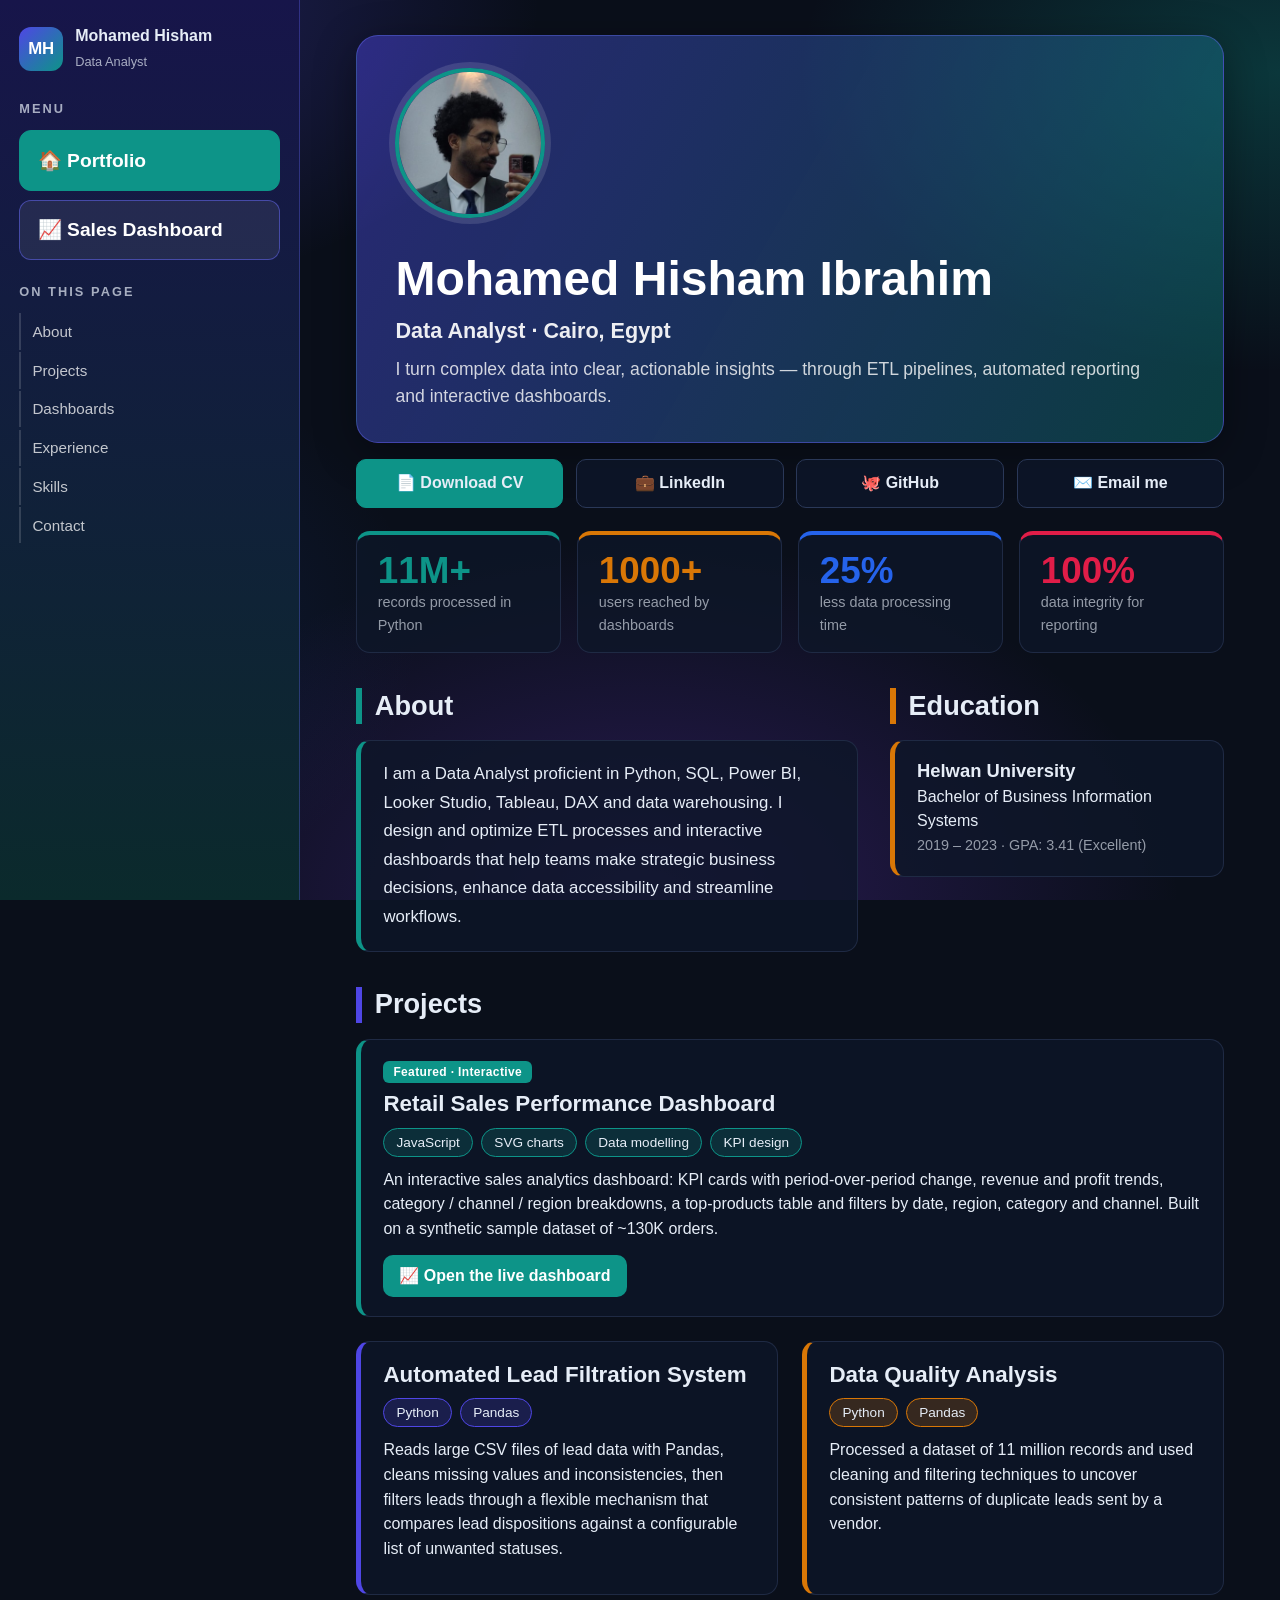
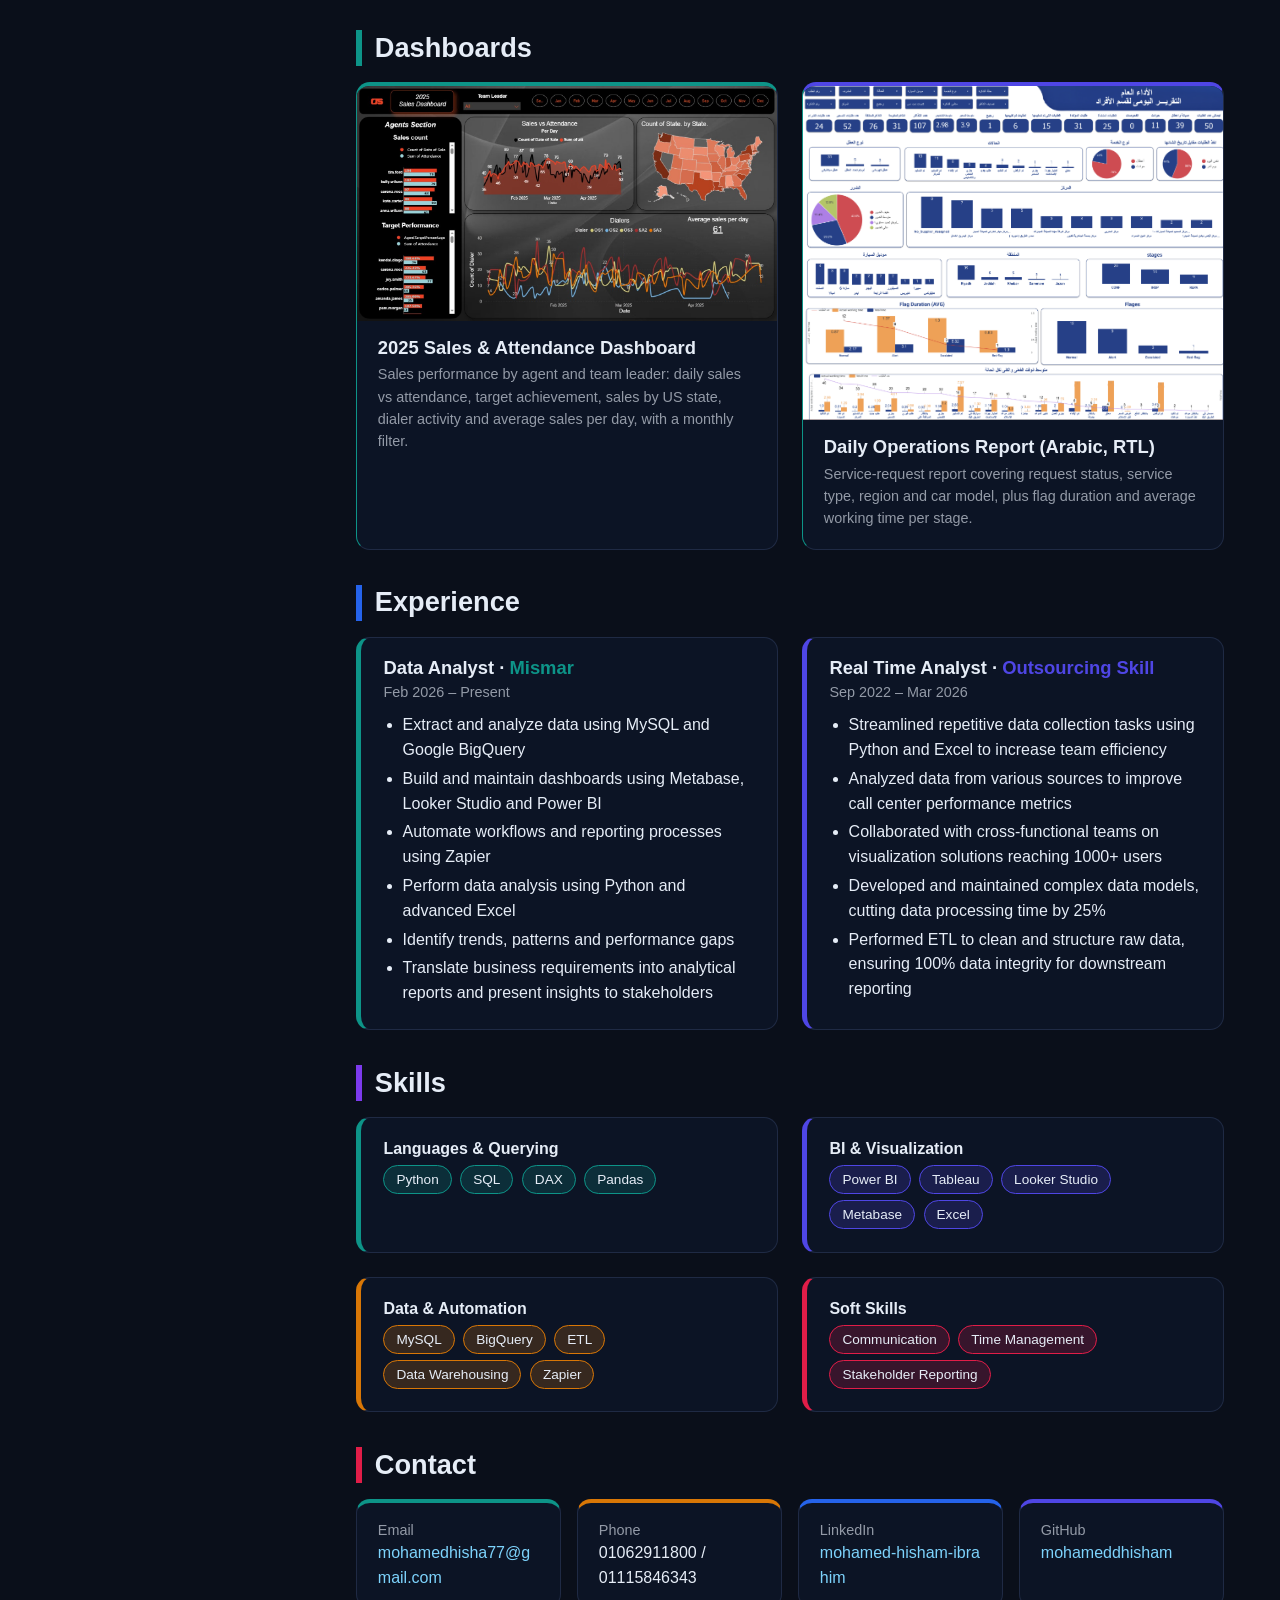
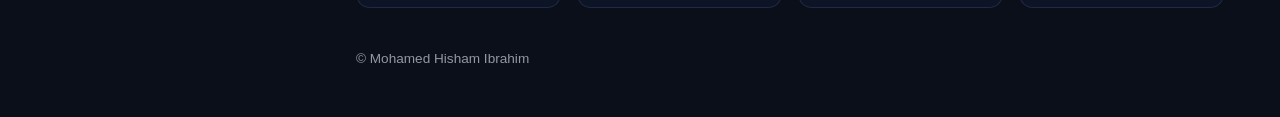
==== index.html @ 88f81df8 "Replace Streamlit app with static portfolio site for Vercel Plain HTML/CSS/JS (no build step): portf" ====
<!doctype html>
<html lang="en">
<head>
  <meta charset="utf-8">
  <meta name="viewport" content="width=device-width, initial-scale=1">
  <title>Mohamed Hisham Ibrahim | Data Analyst</title>
  <meta name="description" content="Data Analyst in Cairo — ETL pipelines, automated reporting and interactive dashboards with Python, SQL, Power BI, Looker Studio and Tableau.">
  <meta name="theme-color" content="#0a0f1a">
  <meta property="og:title" content="Mohamed Hisham Ibrahim | Data Analyst">
  <meta property="og:description" content="ETL pipelines, automated reporting and interactive dashboards.">
  <meta property="og:type" content="website">
  <link rel="icon" href="data:image/svg+xml,%3Csvg xmlns='http://www.w3.org/2000/svg' viewBox='0 0 100 100'%3E%3Ctext y='.9em' font-size='90'%3E%F0%9F%93%8A%3C/text%3E%3C/svg%3E">
  <link rel="stylesheet" href="css/style.css">
</head>
<body>
<button class="menu-btn" aria-label="Open menu">☰</button>
<div class="overlay"></div>

<div class="app">
  <!-- ======================= SIDEBAR ======================= -->
  <aside class="sidebar">
    <div class="brand">
      <div class="logo">MH</div>
      <div><b>Mohamed Hisham</b><span>Data Analyst</span></div>
    </div>
    <div class="side-title">Menu</div>
    <nav class="nav">
      <a href="index.html" class="active">🏠 Portfolio</a>
      <a href="dashboard.html">📈 Sales Dashboard</a>
    </nav>
    <nav class="subnav">
      <div class="side-title">On this page</div>
      <a href="#about">About</a>
      <a href="#projects">Projects</a>
      <a href="#dashboards" data-for="dashboards">Dashboards</a>
      <a href="#experience">Experience</a>
      <a href="#skills">Skills</a>
      <a href="#contact">Contact</a>
    </nav>
  </aside>

  <!-- ======================= MAIN ======================= -->
  <main class="main">

    <!-- Hero -->
    <section class="hero">
      <!-- Put your photo in assets/profile.jpg (or .png / .webp). It shows up automatically. -->
      <img class="avatar" data-img="profile" alt="Mohamed Hisham Ibrahim" hidden>
      <div>
        <h1>Mohamed Hisham Ibrahim</h1>
        <p class="subtitle">Data Analyst · Cairo, Egypt</p>
        <p class="tagline">I turn complex data into clear, actionable insights — through ETL pipelines, automated reporting and interactive dashboards.</p>
      </div>
    </section>

    <div class="btn-row">
      <a class="btn primary" href="https://drive.google.com/file/d/14k79JMHA4XWFN5u97Yr9T6HqbYIQ4tGv/view?usp=sharing" target="_blank" rel="noopener">📄 Download CV</a>
      <a class="btn" href="https://linkedin.com/in/mohamed-hisham-ibrahim" target="_blank" rel="noopener">💼 LinkedIn</a>
      <a class="btn" href="https://github.com/mohameddhisham" target="_blank" rel="noopener">🐙 GitHub</a>
      <a class="btn" href="mailto:mohamedhisha77@gmail.com">✉️ Email me</a>
    </div>

    <!-- Metrics -->
    <div class="grid g4" style="margin-top:1.4rem">
      <div class="panel" style="border-top-color:var(--teal)"><div class="metric-num" style="color:var(--teal)">11M+</div><div class="muted">records processed in Python</div></div>
      <div class="panel" style="border-top-color:var(--amber)"><div class="metric-num" style="color:var(--amber)">1000+</div><div class="muted">users reached by dashboards</div></div>
      <div class="panel" style="border-top-color:var(--blue)"><div class="metric-num" style="color:var(--blue)">25%</div><div class="muted">less data processing time</div></div>
      <div class="panel" style="border-top-color:var(--rose)"><div class="metric-num" style="color:var(--rose)">100%</div><div class="muted">data integrity for reporting</div></div>
    </div>

    <!-- About + Education -->
    <div class="grid g32" id="about" style="gap:2rem">
      <div>
        <h2 class="sec">About</h2>
        <div class="card" style="font-size:1.05rem;line-height:1.7">
          I am a Data Analyst proficient in Python, SQL, Power BI, Looker Studio, Tableau, DAX and data warehousing.
          I design and optimize ETL processes and interactive dashboards that help teams make strategic business
          decisions, enhance data accessibility and streamline workflows.
        </div>
      </div>
      <div>
        <h2 class="sec" style="border-left-color:var(--amber)">Education</h2>
        <div class="card" style="border-left-color:var(--amber)">
          <h4>Helwan University</h4>
          <div>Bachelor of Business Information Systems</div>
          <div class="muted">2019 – 2023 · GPA: 3.41 (Excellent)</div>
        </div>
      </div>
    </div>

    <!-- Projects -->
    <h2 class="sec" id="projects" style="border-left-color:var(--indigo)">Projects</h2>

    <div class="card project" style="border-left-color:var(--teal)">
      <span class="badge" style="background:var(--teal)">Featured · Interactive</span>
      <h3>Retail Sales Performance Dashboard</h3>
      <div>
        <span class="chip" style="border-color:var(--teal);background:#0d948833">JavaScript</span>
        <span class="chip" style="border-color:var(--teal);background:#0d948833">SVG charts</span>
        <span class="chip" style="border-color:var(--teal);background:#0d948833">Data modelling</span>
        <span class="chip" style="border-color:var(--teal);background:#0d948833">KPI design</span>
      </div>
      <p>
        An interactive sales analytics dashboard: KPI cards with period-over-period change, revenue and profit
        trends, category / channel / region breakdowns, a top-products table and filters by date, region, category
        and channel. Built on a synthetic sample dataset of ~130K orders.
      </p>
      <a class="link-btn" href="dashboard.html">📈 Open the live dashboard</a>
    </div>

    <div class="grid g2" style="margin-top:1.5rem">
      <div class="card project" style="border-left-color:var(--indigo)">
        <h3>Automated Lead Filtration System</h3>
        <div>
          <span class="chip" style="border-color:var(--indigo);background:#4f46e533">Python</span>
          <span class="chip" style="border-color:var(--indigo);background:#4f46e533">Pandas</span>
        </div>
        <p>
          Reads large CSV files of lead data with Pandas, cleans missing values and inconsistencies, then filters
          leads through a flexible mechanism that compares lead dispositions against a configurable list of
          unwanted statuses.
        </p>
        <!-- TODO: add <a class="link-btn" href="YOUR_GITHUB_REPO_URL">View project</a> -->
      </div>
      <div class="card project" style="border-left-color:var(--amber)">
        <h3>Data Quality Analysis</h3>
        <div>
          <span class="chip" style="border-color:var(--amber);background:#d9770633">Python</span>
          <span class="chip" style="border-color:var(--amber);background:#d9770633">Pandas</span>
        </div>
        <p>
          Processed a dataset of 11 million records and used cleaning and filtering techniques to uncover
          consistent patterns of duplicate leads sent by a vendor.
        </p>
        <!-- TODO: add <a class="link-btn" href="YOUR_GITHUB_REPO_URL">View project</a> -->
      </div>
    </div>

    <!-- Dashboards gallery.
         Upload screenshots as assets/dashboard1.png and assets/dashboard2.png (jpg / webp also work).
         A card appears only if its image exists; if neither exists the whole section disappears.
         TODO: replace the titles, tools and descriptions below. -->
    <section id="dashboards">
      <h2 class="sec" style="border-left-color:var(--teal)">Dashboards</h2>
      <div class="grid g2">
        <div class="card gcard" data-card style="border-top-color:var(--teal)">
          <img data-img="dashboard1" alt="2025 Sales Dashboard screenshot" hidden>
          <div class="gbody">
            <h4>2025 Sales &amp; Attendance Dashboard</h4>
            <!-- TODO: add tool chips here, e.g. <span class="chip" style="border-color:var(--teal);background:#0d948833">Power BI</span> -->
            <p class="muted" style="margin:.3rem 0 0">Sales performance by agent and team leader: daily sales vs attendance, target achievement, sales by US state, dialer activity and average sales per day, with a monthly filter.</p>
          </div>
        </div>
        <div class="card gcard" data-card style="border-top-color:var(--indigo)">
          <img data-img="dashboard2" alt="Daily operations report screenshot" hidden>
          <div class="gbody">
            <h4>Daily Operations Report (Arabic, RTL)</h4>
            <!-- TODO: add tool chips here -->
            <p class="muted" style="margin:.3rem 0 0">Service-request report covering request status, service type, region and car model, plus flag duration and average working time per stage.</p>
          </div>
        </div>
      </div>
    </section>

    <!-- Experience -->
    <h2 class="sec" id="experience" style="border-left-color:var(--blue)">Experience</h2>
    <div class="grid g2">
      <div class="card" style="border-left-color:var(--teal)">
        <h4>Data Analyst · <span style="color:var(--teal)">Mismar</span></h4>
        <div class="muted">Feb 2026 – Present</div>
        <ul>
          <li>Extract and analyze data using MySQL and Google BigQuery</li>
          <li>Build and maintain dashboards using Metabase, Looker Studio and Power BI</li>
          <li>Automate workflows and reporting processes using Zapier</li>
          <li>Perform data analysis using Python and advanced Excel</li>
          <li>Identify trends, patterns and performance gaps</li>
          <li>Translate business requirements into analytical reports and present insights to stakeholders</li>
        </ul>
      </div>
      <div class="card" style="border-left-color:var(--indigo)">
        <h4>Real Time Analyst · <span style="color:var(--indigo)">Outsourcing Skill</span></h4>
        <div class="muted">Sep 2022 – Mar 2026</div>
        <ul>
          <li>Streamlined repetitive data collection tasks using Python and Excel to increase team efficiency</li>
          <li>Analyzed data from various sources to improve call center performance metrics</li>
          <li>Collaborated with cross-functional teams on visualization solutions reaching 1000+ users</li>
          <li>Developed and maintained complex data models, cutting data processing time by 25%</li>
          <li>Performed ETL to clean and structure raw data, ensuring 100% data integrity for downstream reporting</li>
        </ul>
      </div>
    </div>

    <!-- Skills -->
    <h2 class="sec" id="skills" style="border-left-color:var(--violet)">Skills</h2>
    <div class="grid g2">
      <div class="card" style="border-left-color:var(--teal)">
        <b>Languages &amp; Querying</b><br>
        <span class="chip" style="border-color:var(--teal);background:#0d948833">Python</span>
        <span class="chip" style="border-color:var(--teal);background:#0d948833">SQL</span>
        <span class="chip" style="border-color:var(--teal);background:#0d948833">DAX</span>
        <span class="chip" style="border-color:var(--teal);background:#0d948833">Pandas</span>
      </div>
      <div class="card" style="border-left-color:var(--indigo)">
        <b>BI &amp; Visualization</b><br>
        <span class="chip" style="border-color:var(--indigo);background:#4f46e533">Power BI</span>
        <span class="chip" style="border-color:var(--indigo);background:#4f46e533">Tableau</span>
        <span class="chip" style="border-color:var(--indigo);background:#4f46e533">Looker Studio</span>
        <span class="chip" style="border-color:var(--indigo);background:#4f46e533">Metabase</span>
        <span class="chip" style="border-color:var(--indigo);background:#4f46e533">Excel</span>
      </div>
      <div class="card" style="border-left-color:var(--amber)">
        <b>Data &amp; Automation</b><br>
        <span class="chip" style="border-color:var(--amber);background:#d9770633">MySQL</span>
        <span class="chip" style="border-color:var(--amber);background:#d9770633">BigQuery</span>
        <span class="chip" style="border-color:var(--amber);background:#d9770633">ETL</span>
        <span class="chip" style="border-color:var(--amber);background:#d9770633">Data Warehousing</span>
        <span class="chip" style="border-color:var(--amber);background:#d9770633">Zapier</span>
      </div>
      <div class="card" style="border-left-color:var(--rose)">
        <b>Soft Skills</b><br>
        <span class="chip" style="border-color:var(--rose);background:#e11d4833">Communication</span>
        <span class="chip" style="border-color:var(--rose);background:#e11d4833">Time Management</span>
        <span class="chip" style="border-color:var(--rose);background:#e11d4833">Stakeholder Reporting</span>
      </div>
    </div>

    <!-- Contact -->
    <h2 class="sec" id="contact" style="border-left-color:var(--rose)">Contact</h2>
    <div class="grid g4 contact">
      <div class="panel" style="border-top-color:var(--teal)"><div class="muted">Email</div><a href="mailto:mohamedhisha77@gmail.com">mohamedhisha77@gmail.com</a></div>
      <div class="panel" style="border-top-color:var(--amber)"><div class="muted">Phone</div>01062911800 / 01115846343</div>
      <div class="panel" style="border-top-color:var(--blue)"><div class="muted">LinkedIn</div><a href="https://linkedin.com/in/mohamed-hisham-ibrahim" target="_blank" rel="noopener">mohamed-hisham-ibrahim</a></div>
      <div class="panel" style="border-top-color:var(--indigo)"><div class="muted">GitHub</div><a href="https://github.com/mohameddhisham" target="_blank" rel="noopener">mohameddhisham</a></div>
    </div>

    <footer>© Mohamed Hisham Ibrahim</footer>
  </main>
</div>

<script src="js/site.js"></script>
</body>
</html>
---- css/style.css ----
/* ==========================================================================
   Mohamed Hisham — portfolio. Shared styles for index.html and dashboard.html
   Colors: deep, saturated tones only. Change them in :root.
   ========================================================================== */
:root {
  --teal: #0d9488;
  --indigo: #4f46e5;
  --blue: #2563eb;
  --amber: #d97706;
  --rose: #e11d48;
  --violet: #7c3aed;
  --bg: #0a0f1a;
  --card: rgba(14, 22, 40, 0.78);
  --line: #1f2a44;
  --text: #e6edf7;
  --muted: rgba(230, 237, 247, 0.62);
  --sidebar: 300px;
  --up: #10b981;
  --down: #f43f5e;
}

* { box-sizing: border-box; }
html { scroll-behavior: smooth; }
body {
  margin: 0;
  min-height: 100vh;
  color: var(--text);
  font-family: -apple-system, BlinkMacSystemFont, "Segoe UI", Roboto, Helvetica, Arial, sans-serif;
  line-height: 1.55;
  background:
    radial-gradient(900px 520px at 0% 0%, rgba(79, 70, 229, 0.38), transparent 60%),
    radial-gradient(800px 500px at 100% 8%, rgba(13, 148, 136, 0.30), transparent 60%),
    radial-gradient(900px 600px at 50% 100%, rgba(124, 58, 237, 0.28), transparent 60%),
    radial-gradient(700px 500px at 0% 70%, rgba(37, 99, 235, 0.18), transparent 60%),
    var(--bg);
  background-attachment: fixed;
}
a { color: inherit; text-decoration: none; }
h1, h2, h3, h4 { margin: 0; line-height: 1.2; }
ul { margin: 0; padding-left: 1.2rem; }
[hidden] { display: none !important; }

/* ---------- Layout ---------- */
.app { display: grid; grid-template-columns: var(--sidebar) minmax(0, 1fr); min-height: 100vh; }
.main { width: 100%; max-width: 1400px; margin: 0 auto; padding: 2.2rem 3.5rem 3rem; }

/* ---------- Sidebar menu (big and visible) ---------- */
.sidebar {
  position: sticky; top: 0; height: 100vh; overflow-y: auto; z-index: 50;
  padding: 1.5rem 1.2rem 2rem;
  background: linear-gradient(180deg, #17154a 0%, #0b2a2c 100%);
  border-right: 1px solid rgba(99, 102, 241, 0.35);
}
.brand { display: flex; align-items: center; gap: .75rem; margin-bottom: 1.6rem; }
.brand .logo {
  width: 44px; height: 44px; border-radius: 12px; display: grid; place-items: center;
  font-weight: 800; font-size: 1.05rem; color: #fff;
  background: linear-gradient(135deg, var(--indigo), var(--teal));
}
.brand b { display: block; font-size: 1rem; }
.brand span { font-size: .8rem; opacity: .7; }
.side-title {
  font-size: .8rem; letter-spacing: .16em; text-transform: uppercase;
  opacity: .7; font-weight: 700; margin: 0 0 .7rem;
}
.nav a {
  display: flex; align-items: center; gap: .7rem;
  padding: .9rem 1.1rem; margin-bottom: .55rem; border-radius: 12px;
  font-size: 1.2rem; font-weight: 700; color: #fff;
  background: rgba(255, 255, 255, 0.07);
  border: 1px solid rgba(99, 102, 241, 0.55);
  transition: background .15s, transform .15s;
}
.nav a:hover { background: rgba(13, 148, 136, 0.5); transform: translateX(2px); }
.nav a.active { background: var(--teal); border-color: var(--teal); }
.subnav { margin-top: 1.4rem; }
.subnav a {
  display: block; padding: .4rem .7rem; border-radius: 8px; font-size: .95rem;
  color: rgba(255, 255, 255, 0.75); border-left: 2px solid rgba(255, 255, 255, 0.15);
  border-radius: 0 8px 8px 0; margin-bottom: .15rem;
}
.subnav a:hover { color: #fff; border-left-color: var(--teal); background: rgba(255, 255, 255, 0.05); }

.menu-btn {
  display: none; position: fixed; top: .8rem; left: .8rem; z-index: 60;
  width: 46px; height: 46px; border-radius: 12px; font-size: 1.4rem; cursor: pointer;
  color: #fff; background: var(--indigo); border: 1px solid rgba(255, 255, 255, 0.25);
}
.overlay { display: none; position: fixed; inset: 0; background: rgba(0, 0, 0, 0.55); z-index: 40; }

/* ---------- Hero ---------- */
.hero {
  display: flex; align-items: center; gap: 2rem; flex-wrap: wrap;
  padding: 2rem 2.4rem; border-radius: 22px; margin-bottom: 1rem;
  border: 1px solid rgba(99, 102, 241, 0.45);
  background: linear-gradient(120deg, rgba(79, 70, 229, 0.45), rgba(13, 148, 136, 0.35));
  box-shadow: 0 10px 40px rgba(0, 0, 0, 0.35);
}
.avatar {
  width: 150px; height: 150px; border-radius: 50%; object-fit: cover;
  border: 4px solid var(--teal); box-shadow: 0 0 0 6px rgba(255, 255, 255, 0.12);
}
.hero h1 { font-size: 3rem; font-weight: 800; color: #fff; }
.hero .subtitle { font-size: 1.35rem; font-weight: 600; margin: .4rem 0 .5rem; color: #fff; opacity: .92; }
.hero .tagline { font-size: 1.1rem; margin: 0; max-width: 760px; color: #fff; opacity: .8; }

.btn-row { display: grid; grid-template-columns: repeat(4, 1fr); gap: .8rem; }
.btn {
  display: flex; align-items: center; justify-content: center; gap: .4rem;
  padding: .7rem 1rem; border-radius: 10px; font-weight: 600; cursor: pointer;
  color: var(--text); background: rgba(14, 22, 40, 0.85); border: 1px solid #2a3858;
  transition: border-color .15s, background .15s, transform .15s; font-size: 1rem; font-family: inherit;
}
.btn:hover { border-color: var(--teal); background: rgba(13, 148, 136, 0.35); transform: translateY(-1px); }
.btn.primary { background: var(--teal); border-color: var(--teal); }
.btn.primary:hover { background: #0f766e; }

/* ---------- Sections / cards ---------- */
h2.sec {
  border-left: 6px solid var(--teal); padding: .1rem 0 .1rem .8rem;
  margin: 2.2rem 0 1rem; font-size: 1.7rem;
}
.grid { display: grid; gap: 1.5rem; }
.g2 { grid-template-columns: repeat(2, minmax(0, 1fr)); }
.g32 { grid-template-columns: minmax(0, 3fr) minmax(0, 2fr); }
.g23 { grid-template-columns: minmax(0, 2fr) minmax(0, 3fr); }
#tbl { overflow-x: auto; }
.g4 { grid-template-columns: repeat(4, minmax(0, 1fr)); gap: 1rem; }

.card {
  border: 1px solid var(--line); border-left: 5px solid var(--teal); border-radius: 14px;
  padding: 1.2rem 1.4rem; background: var(--card);
}
.card h4 { font-size: 1.15rem; margin-bottom: .15rem; }
.card ul { margin-top: .6rem; }
.card li { margin-bottom: .25rem; }
.panel {
  border: 1px solid var(--line); border-top: 4px solid var(--teal); border-radius: 14px;
  padding: 1rem 1.3rem; background: var(--card);
}
.box {
  border: 1px solid var(--line); border-radius: 14px; padding: 1rem 1.2rem; background: var(--card);
}
.muted { color: var(--muted); font-size: .9rem; }
.metric-num { font-size: 2.3rem; font-weight: 800; line-height: 1.1; }

.chip {
  display: inline-block; padding: 3px 12px; margin: 3px 4px 3px 0; border-radius: 999px;
  border: 1px solid; font-size: .85rem; color: var(--text);
}
.badge {
  display: inline-block; padding: 2px 10px; border-radius: 6px; margin-bottom: .5rem;
  font-size: .75rem; font-weight: 700; letter-spacing: .03em; color: #fff;
}
.project { border-left-width: 5px; }
.project h3 { font-size: 1.4rem; margin-bottom: .4rem; }
.project p { margin: .5rem 0 .8rem; }
.link-btn {
  display: inline-flex; align-items: center; gap: .4rem; padding: .55rem 1rem; border-radius: 10px;
  font-weight: 600; background: var(--teal); color: #fff;
}
.link-btn:hover { background: #0f766e; }

/* gallery */
.gcard { padding: 0; overflow: hidden; border-left-width: 1px; border-top: 4px solid var(--teal); }
.gcard img { display: block; width: 100%; height: auto; cursor: zoom-in; }
.gcard .gbody { padding: 1rem 1.3rem 1.2rem; }
.lightbox {
  position: fixed; inset: 0; z-index: 100; display: grid; place-items: center; padding: 2rem;
  background: rgba(5, 8, 15, 0.92); cursor: zoom-out;
}
.lightbox img { max-width: 100%; max-height: 100%; border-radius: 10px; }

.contact a { color: #7dd3fc; word-break: break-all; }
footer { margin: 2.5rem 0 0; color: var(--muted); font-size: .85rem; }

/* ---------- Dashboard ---------- */
.dash-head h1 { font-size: 2.2rem; }
.dash-head p { margin: .3rem 0 1.2rem; }
.kpis { display: grid; grid-template-columns: repeat(4, minmax(0, 1fr)); gap: 1rem; margin-bottom: 1.4rem; }
.kpi {
  border: 1px solid var(--line); border-top: 4px solid var(--teal); border-radius: 12px;
  padding: .9rem 1.1rem; background: linear-gradient(135deg, #111a2b, #0d1424);
}
.kpi .label { color: var(--muted); font-size: .9rem; }
.kpi .value { font-size: 1.9rem; font-weight: 800; line-height: 1.2; }
.kpi .delta { font-size: .9rem; font-weight: 700; }
.delta.up { color: var(--up); }
.delta.down { color: var(--down); }
.delta.flat { color: var(--muted); }
.box h3 { font-size: 1.1rem; margin-bottom: .6rem; }
.row { display: grid; gap: 1.2rem; margin-top: 1.2rem; }
.chart { position: relative; width: 100%; }
.chart svg { display: block; overflow: visible; }
.legend { display: flex; gap: 1rem; flex-wrap: wrap; margin-bottom: .4rem; font-size: .9rem; color: var(--muted); }
.legend i { display: inline-block; width: 10px; height: 10px; border-radius: 3px; margin-right: .4rem; }
.donut-wrap { display: flex; align-items: center; justify-content: center; gap: 1.4rem; flex-wrap: wrap; padding: .4rem 0; }
.donut-legend div { display: flex; align-items: center; gap: .55rem; margin: .35rem 0; font-size: .95rem; }
.donut-legend i { width: 12px; height: 12px; border-radius: 3px; }
.donut-legend b { margin-left: auto; padding-left: 1rem; }
svg text { font-family: inherit; }

table.tbl { width: 100%; border-collapse: collapse; font-size: .93rem; }
.tbl th { text-align: left; font-weight: 600; color: var(--muted); padding: .45rem .5rem; border-bottom: 1px solid var(--line); }
.tbl td { padding: .55rem .5rem; border-bottom: 1px solid rgba(31, 42, 68, 0.7); }
.tbl td.num, .tbl th.num { text-align: right; }
.bar-cell { position: relative; min-width: 130px; }
.bar-cell .fill { position: absolute; left: 0; top: 18%; bottom: 18%; border-radius: 5px; background: rgba(13, 148, 136, 0.55); }
.bar-cell span { position: relative; padding-left: .4rem; }

.warn { border: 1px solid var(--amber); background: rgba(217, 119, 6, 0.18); border-radius: 12px; padding: 1rem 1.2rem; }
.note { color: var(--muted); font-size: .85rem; margin-top: 1rem; }

/* filters (sidebar) */
.filters { margin-top: 1.6rem; padding-top: 1.2rem; border-top: 1px solid rgba(255, 255, 255, 0.15); }
.filters h4 { font-size: 1.05rem; margin-bottom: .8rem; }
.filters label.lbl { display: block; font-size: .8rem; opacity: .75; margin: .9rem 0 .35rem; font-weight: 600; }
.dates { display: grid; grid-template-columns: 1fr 1fr; gap: .5rem; }
.filters input[type="date"] {
  width: 100%; padding: .45rem .5rem; border-radius: 8px; color: #fff; font-family: inherit; font-size: .85rem;
  background: rgba(0, 0, 0, 0.35); border: 1px solid rgba(255, 255, 255, 0.25); color-scheme: dark;
}
.presets { display: flex; gap: .35rem; flex-wrap: wrap; margin-top: .5rem; }
.pill {
  padding: .25rem .65rem; border-radius: 999px; font-size: .8rem; cursor: pointer; font-family: inherit;
  color: #fff; background: rgba(255, 255, 255, 0.08); border: 1px solid rgba(255, 255, 255, 0.25);
}
.pill:hover { border-color: var(--teal); }
.pill.on { background: var(--teal); border-color: var(--teal); }
.reset { margin-top: 1.1rem; width: 100%; padding: .55rem; border-radius: 10px; cursor: pointer; font-family: inherit;
  color: #fff; background: rgba(255, 255, 255, 0.08); border: 1px solid rgba(255, 255, 255, 0.25); }
.reset:hover { background: rgba(225, 29, 72, 0.45); border-color: var(--rose); }

#tip {
  position: fixed; z-index: 200; pointer-events: none; padding: .45rem .7rem; border-radius: 8px;
  font-size: .85rem; line-height: 1.45; background: #0b1120; border: 1px solid #334166;
  box-shadow: 0 6px 20px rgba(0, 0, 0, 0.5); opacity: 0; transition: opacity .08s; max-width: 260px;
}
#tip.on { opacity: 1; }
#tip i { display: inline-block; width: 9px; height: 9px; border-radius: 2px; margin-right: .4rem; }

/* ---------- Responsive ---------- */
@media (max-width: 1100px) {
  .main { padding: 2rem 1.8rem 3rem; }
  .kpis, .g4 { grid-template-columns: repeat(2, minmax(0, 1fr)); }
  .g32, .g23 { grid-template-columns: minmax(0, 1fr); }
}
@media (max-width: 900px) {
  .app { grid-template-columns: minmax(0, 1fr); }
  .sidebar {
    position: fixed; left: 0; top: 0; width: var(--sidebar); max-width: 85vw;
    transform: translateX(-100%); transition: transform .25s ease;
  }
  body.nav-open .sidebar { transform: none; }
  body.nav-open .overlay { display: block; }
  .menu-btn { display: block; }
  .main { padding: 4.6rem 1rem 2.5rem; }
  .hero { padding: 1.4rem; gap: 1.2rem; }
  .hero h1 { font-size: 2.1rem; }
  .btn-row { grid-template-columns: repeat(2, 1fr); }
  .g2 { grid-template-columns: minmax(0, 1fr); }
}
@media (max-width: 560px) {
  .kpis, .g4 { grid-template-columns: 1fr; }
  .dash-head h1 { font-size: 1.7rem; }
}
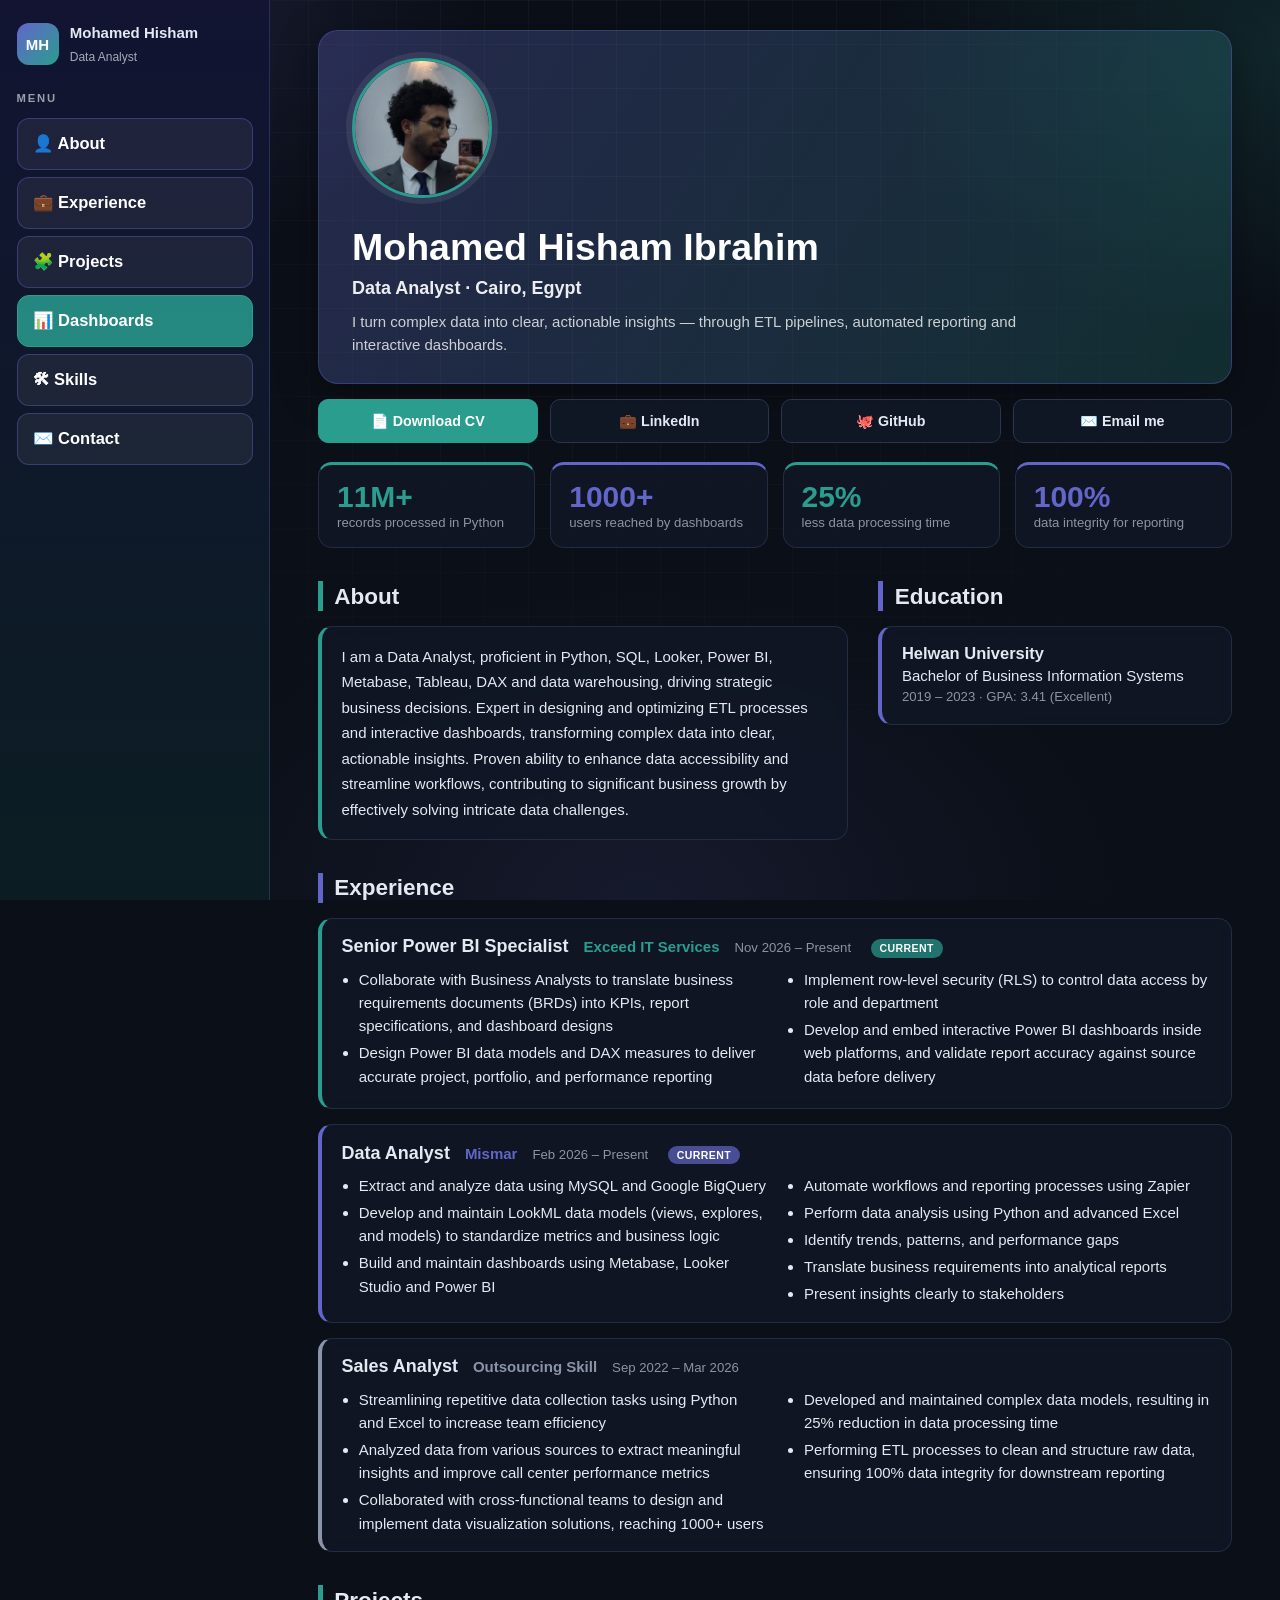
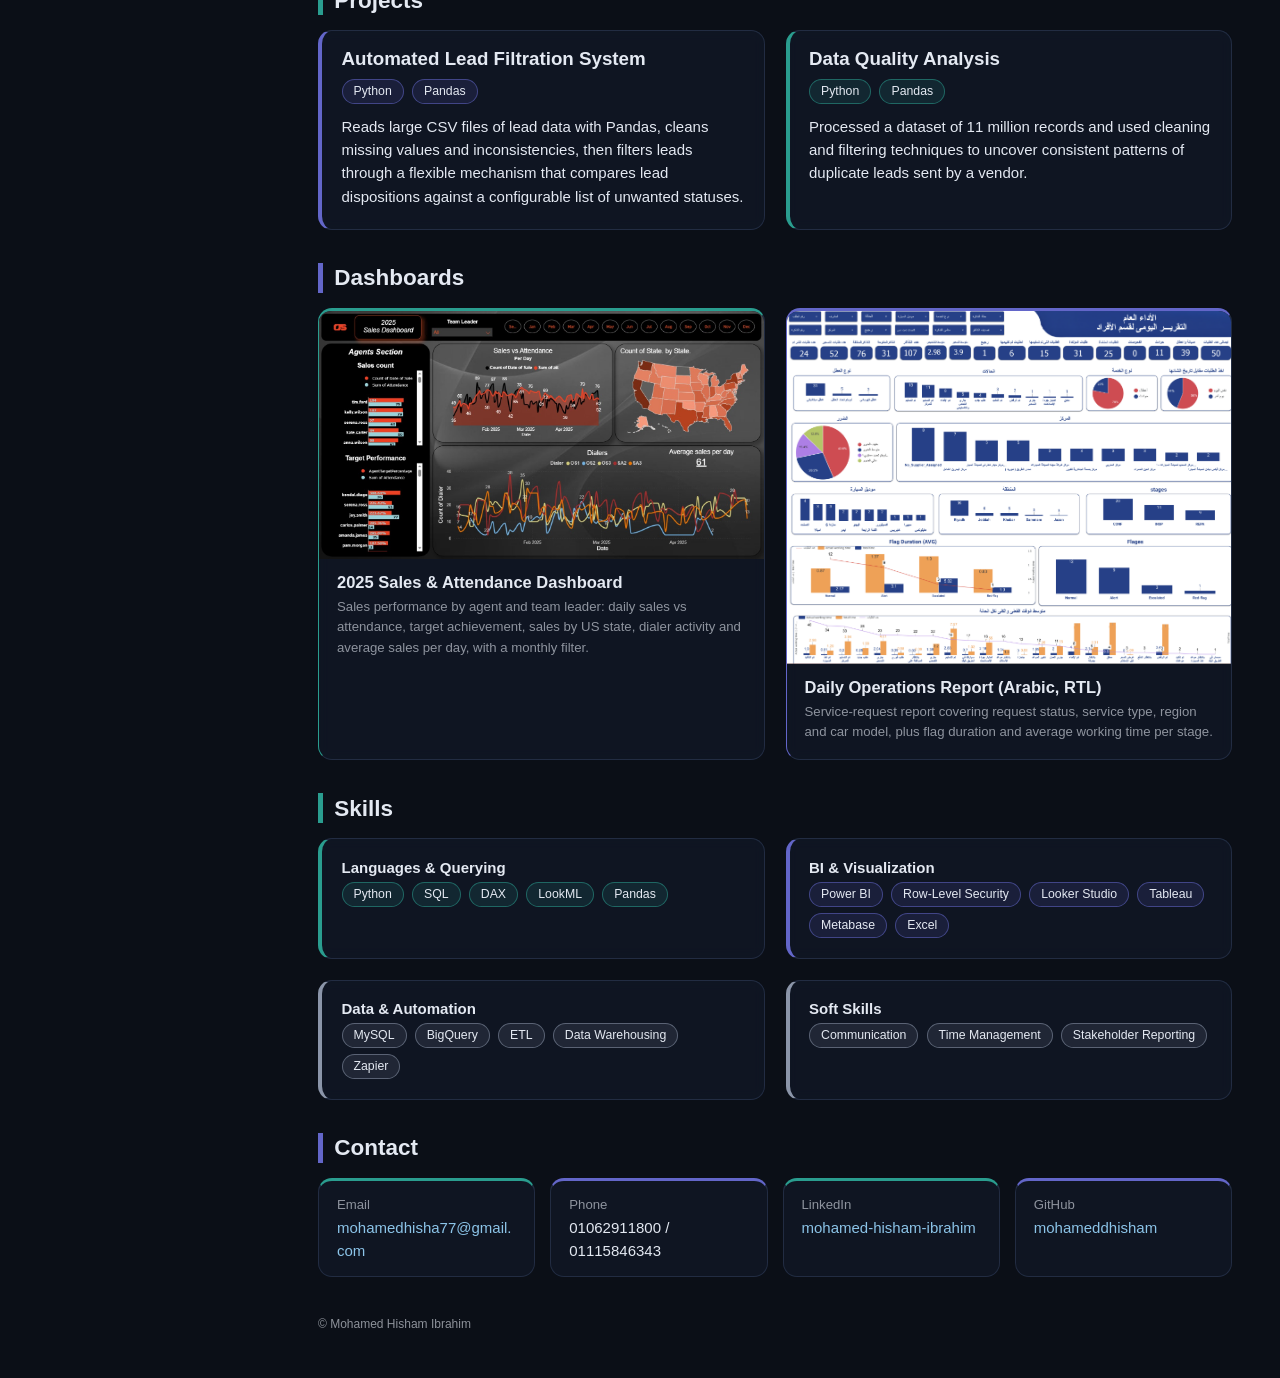
==== commit f3968527: "Update portfolio: new role, new CV details, remove Sales Dashboard, softer theme - Add Senior Power " ====
--- a/index.html
+++ b/index.html
@@ -4,10 +4,10 @@
   <meta charset="utf-8">
   <meta name="viewport" content="width=device-width, initial-scale=1">
   <title>Mohamed Hisham Ibrahim | Data Analyst</title>
-  <meta name="description" content="Data Analyst in Cairo — ETL pipelines, automated reporting and interactive dashboards with Python, SQL, Power BI, Looker Studio and Tableau.">
-  <meta name="theme-color" content="#0a0f1a">
+  <meta name="description" content="Data Analyst and Power BI specialist in Cairo — Power BI, DAX, SQL, Python, ETL and interactive dashboards.">
+  <meta name="theme-color" content="#0b0f17">
   <meta property="og:title" content="Mohamed Hisham Ibrahim | Data Analyst">
-  <meta property="og:description" content="ETL pipelines, automated reporting and interactive dashboards.">
+  <meta property="og:description" content="Power BI, DAX, SQL, Python, ETL and interactive dashboards.">
   <meta property="og:type" content="website">
   <link rel="icon" href="data:image/svg+xml,%3Csvg xmlns='http://www.w3.org/2000/svg' viewBox='0 0 100 100'%3E%3Ctext y='.9em' font-size='90'%3E%F0%9F%93%8A%3C/text%3E%3C/svg%3E">
   <link rel="stylesheet" href="css/style.css">
@@ -25,17 +25,12 @@
     </div>
     <div class="side-title">Menu</div>
     <nav class="nav">
-      <a href="index.html" class="active">🏠 Portfolio</a>
-      <a href="dashboard.html">📈 Sales Dashboard</a>
-    </nav>
-    <nav class="subnav">
-      <div class="side-title">On this page</div>
-      <a href="#about">About</a>
-      <a href="#projects">Projects</a>
-      <a href="#dashboards" data-for="dashboards">Dashboards</a>
-      <a href="#experience">Experience</a>
-      <a href="#skills">Skills</a>
-      <a href="#contact">Contact</a>
+      <a href="#about">👤 About</a>
+      <a href="#experience">💼 Experience</a>
+      <a href="#projects">🧩 Projects</a>
+      <a href="#dashboards" data-for="dashboards">📊 Dashboards</a>
+      <a href="#skills">🛠 Skills</a>
+      <a href="#contact">✉️ Contact</a>
     </nav>
   </aside>
 
@@ -61,26 +56,28 @@
     </div>
 
     <!-- Metrics -->
-    <div class="grid g4" style="margin-top:1.4rem">
-      <div class="panel" style="border-top-color:var(--teal)"><div class="metric-num" style="color:var(--teal)">11M+</div><div class="muted">records processed in Python</div></div>
-      <div class="panel" style="border-top-color:var(--amber)"><div class="metric-num" style="color:var(--amber)">1000+</div><div class="muted">users reached by dashboards</div></div>
-      <div class="panel" style="border-top-color:var(--blue)"><div class="metric-num" style="color:var(--blue)">25%</div><div class="muted">less data processing time</div></div>
-      <div class="panel" style="border-top-color:var(--rose)"><div class="metric-num" style="color:var(--rose)">100%</div><div class="muted">data integrity for reporting</div></div>
+    <div class="grid g4" style="margin-top:1.3rem">
+      <div class="panel" style="--c:var(--teal)"><div class="metric-num">11M+</div><div class="muted">records processed in Python</div></div>
+      <div class="panel" style="--c:var(--indigo)"><div class="metric-num">1000+</div><div class="muted">users reached by dashboards</div></div>
+      <div class="panel" style="--c:var(--teal)"><div class="metric-num">25%</div><div class="muted">less data processing time</div></div>
+      <div class="panel" style="--c:var(--indigo)"><div class="metric-num">100%</div><div class="muted">data integrity for reporting</div></div>
     </div>
 
     <!-- About + Education -->
     <div class="grid g32" id="about" style="gap:2rem">
       <div>
         <h2 class="sec">About</h2>
-        <div class="card" style="font-size:1.05rem;line-height:1.7">
-          I am a Data Analyst proficient in Python, SQL, Power BI, Looker Studio, Tableau, DAX and data warehousing.
-          I design and optimize ETL processes and interactive dashboards that help teams make strategic business
-          decisions, enhance data accessibility and streamline workflows.
+        <div class="card" style="line-height:1.7">
+          I am a Data Analyst, proficient in Python, SQL, Looker, Power BI, Metabase, Tableau, DAX and data
+          warehousing, driving strategic business decisions. Expert in designing and optimizing ETL processes and
+          interactive dashboards, transforming complex data into clear, actionable insights. Proven ability to
+          enhance data accessibility and streamline workflows, contributing to significant business growth by
+          effectively solving intricate data challenges.
         </div>
       </div>
       <div>
-        <h2 class="sec" style="border-left-color:var(--amber)">Education</h2>
-        <div class="card" style="border-left-color:var(--amber)">
+        <h2 class="sec" style="--c:var(--indigo)">Education</h2>
+        <div class="card" style="--c:var(--indigo)">
           <h4>Helwan University</h4>
           <div>Bachelor of Business Information Systems</div>
           <div class="muted">2019 – 2023 · GPA: 3.41 (Excellent)</div>
@@ -88,149 +85,155 @@
       </div>
     </div>
 
+    <!-- Experience (newest first) -->
+    <h2 class="sec" id="experience" style="--c:var(--indigo)">Experience</h2>
+
+    <article class="card job" style="--c:var(--teal)">
+      <header>
+        <h4>Senior Power BI Specialist</h4>
+        <span class="co">Exceed IT Services</span>
+        <span class="muted">Nov 2026 – Present</span>
+        <span class="badge" style="--c:var(--teal)">CURRENT</span>
+      </header>
+      <ul>
+        <li>Collaborate with Business Analysts to translate business requirements documents (BRDs) into KPIs, report specifications, and dashboard designs</li>
+        <li>Design Power BI data models and DAX measures to deliver accurate project, portfolio, and performance reporting</li>
+        <li>Implement row-level security (RLS) to control data access by role and department</li>
+        <li>Develop and embed interactive Power BI dashboards inside web platforms, and validate report accuracy against source data before delivery</li>
+      </ul>
+    </article>
+
+    <article class="card job" style="--c:var(--indigo);margin-top:1rem">
+      <header>
+        <h4>Data Analyst</h4>
+        <span class="co">Mismar</span>
+        <span class="muted">Feb 2026 – Present</span>
+        <span class="badge" style="--c:var(--indigo)">CURRENT</span>
+      </header>
+      <ul>
+        <li>Extract and analyze data using MySQL and Google BigQuery</li>
+        <li>Develop and maintain LookML data models (views, explores, and models) to standardize metrics and business logic</li>
+        <li>Build and maintain dashboards using Metabase, Looker Studio and Power BI</li>
+        <li>Automate workflows and reporting processes using Zapier</li>
+        <li>Perform data analysis using Python and advanced Excel</li>
+        <li>Identify trends, patterns, and performance gaps</li>
+        <li>Translate business requirements into analytical reports</li>
+        <li>Present insights clearly to stakeholders</li>
+      </ul>
+    </article>
+
+    <article class="card job" style="--c:var(--amber);margin-top:1rem">
+      <header>
+        <h4>Sales Analyst</h4>
+        <span class="co">Outsourcing Skill</span>
+        <span class="muted">Sep 2022 – Mar 2026</span>
+      </header>
+      <ul>
+        <li>Streamlining repetitive data collection tasks using Python and Excel to increase team efficiency</li>
+        <li>Analyzed data from various sources to extract meaningful insights and improve call center performance metrics</li>
+        <li>Collaborated with cross-functional teams to design and implement data visualization solutions, reaching 1000+ users</li>
+        <li>Developed and maintained complex data models, resulting in 25% reduction in data processing time</li>
+        <li>Performing ETL processes to clean and structure raw data, ensuring 100% data integrity for downstream reporting</li>
+      </ul>
+    </article>
+
     <!-- Projects -->
-    <h2 class="sec" id="projects" style="border-left-color:var(--indigo)">Projects</h2>
-
-    <div class="card project" style="border-left-color:var(--teal)">
-      <span class="badge" style="background:var(--teal)">Featured · Interactive</span>
-      <h3>Retail Sales Performance Dashboard</h3>
-      <div>
-        <span class="chip" style="border-color:var(--teal);background:#0d948833">JavaScript</span>
-        <span class="chip" style="border-color:var(--teal);background:#0d948833">SVG charts</span>
-        <span class="chip" style="border-color:var(--teal);background:#0d948833">Data modelling</span>
-        <span class="chip" style="border-color:var(--teal);background:#0d948833">KPI design</span>
-      </div>
-      <p>
-        An interactive sales analytics dashboard: KPI cards with period-over-period change, revenue and profit
-        trends, category / channel / region breakdowns, a top-products table and filters by date, region, category
-        and channel. Built on a synthetic sample dataset of ~130K orders.
-      </p>
-      <a class="link-btn" href="dashboard.html">📈 Open the live dashboard</a>
-    </div>
-
-    <div class="grid g2" style="margin-top:1.5rem">
-      <div class="card project" style="border-left-color:var(--indigo)">
+    <h2 class="sec" id="projects" style="--c:var(--teal)">Projects</h2>
+    <div class="grid g2">
+      <div class="card project" style="--c:var(--indigo)">
         <h3>Automated Lead Filtration System</h3>
         <div>
-          <span class="chip" style="border-color:var(--indigo);background:#4f46e533">Python</span>
-          <span class="chip" style="border-color:var(--indigo);background:#4f46e533">Pandas</span>
+          <span class="chip" style="--c:var(--indigo)">Python</span>
+          <span class="chip" style="--c:var(--indigo)">Pandas</span>
         </div>
         <p>
           Reads large CSV files of lead data with Pandas, cleans missing values and inconsistencies, then filters
           leads through a flexible mechanism that compares lead dispositions against a configurable list of
           unwanted statuses.
         </p>
-        <!-- TODO: add <a class="link-btn" href="YOUR_GITHUB_REPO_URL">View project</a> -->
-      </div>
-      <div class="card project" style="border-left-color:var(--amber)">
+        <!-- TODO: add a link, e.g. <a class="btn" href="YOUR_GITHUB_REPO_URL">View on GitHub</a> -->
+      </div>
+      <div class="card project" style="--c:var(--teal)">
         <h3>Data Quality Analysis</h3>
         <div>
-          <span class="chip" style="border-color:var(--amber);background:#d9770633">Python</span>
-          <span class="chip" style="border-color:var(--amber);background:#d9770633">Pandas</span>
+          <span class="chip" style="--c:var(--teal)">Python</span>
+          <span class="chip" style="--c:var(--teal)">Pandas</span>
         </div>
         <p>
           Processed a dataset of 11 million records and used cleaning and filtering techniques to uncover
           consistent patterns of duplicate leads sent by a vendor.
         </p>
-        <!-- TODO: add <a class="link-btn" href="YOUR_GITHUB_REPO_URL">View project</a> -->
+        <!-- TODO: add a link, e.g. <a class="btn" href="YOUR_GITHUB_REPO_URL">View on GitHub</a> -->
       </div>
     </div>
 
     <!-- Dashboards gallery.
-         Upload screenshots as assets/dashboard1.png and assets/dashboard2.png (jpg / webp also work).
+         Screenshots live in assets/dashboard1.* and assets/dashboard2.* (png / jpg / jpeg / webp).
          A card appears only if its image exists; if neither exists the whole section disappears.
-         TODO: replace the titles, tools and descriptions below. -->
+         TODO: add the tools used (e.g. <span class="chip">Power BI</span>) inside each card. -->
     <section id="dashboards">
-      <h2 class="sec" style="border-left-color:var(--teal)">Dashboards</h2>
+      <h2 class="sec" style="--c:var(--indigo)">Dashboards</h2>
       <div class="grid g2">
-        <div class="card gcard" data-card style="border-top-color:var(--teal)">
+        <div class="card gcard" data-card style="--c:var(--teal)">
           <img data-img="dashboard1" alt="2025 Sales Dashboard screenshot" hidden>
           <div class="gbody">
             <h4>2025 Sales &amp; Attendance Dashboard</h4>
-            <!-- TODO: add tool chips here, e.g. <span class="chip" style="border-color:var(--teal);background:#0d948833">Power BI</span> -->
             <p class="muted" style="margin:.3rem 0 0">Sales performance by agent and team leader: daily sales vs attendance, target achievement, sales by US state, dialer activity and average sales per day, with a monthly filter.</p>
           </div>
         </div>
-        <div class="card gcard" data-card style="border-top-color:var(--indigo)">
+        <div class="card gcard" data-card style="--c:var(--indigo)">
           <img data-img="dashboard2" alt="Daily operations report screenshot" hidden>
           <div class="gbody">
             <h4>Daily Operations Report (Arabic, RTL)</h4>
-            <!-- TODO: add tool chips here -->
             <p class="muted" style="margin:.3rem 0 0">Service-request report covering request status, service type, region and car model, plus flag duration and average working time per stage.</p>
           </div>
         </div>
       </div>
     </section>
 
-    <!-- Experience -->
-    <h2 class="sec" id="experience" style="border-left-color:var(--blue)">Experience</h2>
+    <!-- Skills -->
+    <h2 class="sec" id="skills" style="--c:var(--teal)">Skills</h2>
     <div class="grid g2">
-      <div class="card" style="border-left-color:var(--teal)">
-        <h4>Data Analyst · <span style="color:var(--teal)">Mismar</span></h4>
-        <div class="muted">Feb 2026 – Present</div>
-        <ul>
-          <li>Extract and analyze data using MySQL and Google BigQuery</li>
-          <li>Build and maintain dashboards using Metabase, Looker Studio and Power BI</li>
-          <li>Automate workflows and reporting processes using Zapier</li>
-          <li>Perform data analysis using Python and advanced Excel</li>
-          <li>Identify trends, patterns and performance gaps</li>
-          <li>Translate business requirements into analytical reports and present insights to stakeholders</li>
-        </ul>
-      </div>
-      <div class="card" style="border-left-color:var(--indigo)">
-        <h4>Real Time Analyst · <span style="color:var(--indigo)">Outsourcing Skill</span></h4>
-        <div class="muted">Sep 2022 – Mar 2026</div>
-        <ul>
-          <li>Streamlined repetitive data collection tasks using Python and Excel to increase team efficiency</li>
-          <li>Analyzed data from various sources to improve call center performance metrics</li>
-          <li>Collaborated with cross-functional teams on visualization solutions reaching 1000+ users</li>
-          <li>Developed and maintained complex data models, cutting data processing time by 25%</li>
-          <li>Performed ETL to clean and structure raw data, ensuring 100% data integrity for downstream reporting</li>
-        </ul>
-      </div>
-    </div>
-
-    <!-- Skills -->
-    <h2 class="sec" id="skills" style="border-left-color:var(--violet)">Skills</h2>
-    <div class="grid g2">
-      <div class="card" style="border-left-color:var(--teal)">
+      <div class="card" style="--c:var(--teal)">
         <b>Languages &amp; Querying</b><br>
-        <span class="chip" style="border-color:var(--teal);background:#0d948833">Python</span>
-        <span class="chip" style="border-color:var(--teal);background:#0d948833">SQL</span>
-        <span class="chip" style="border-color:var(--teal);background:#0d948833">DAX</span>
-        <span class="chip" style="border-color:var(--teal);background:#0d948833">Pandas</span>
-      </div>
-      <div class="card" style="border-left-color:var(--indigo)">
+        <span class="chip" style="--c:var(--teal)">Python</span>
+        <span class="chip" style="--c:var(--teal)">SQL</span>
+        <span class="chip" style="--c:var(--teal)">DAX</span>
+        <span class="chip" style="--c:var(--teal)">LookML</span>
+        <span class="chip" style="--c:var(--teal)">Pandas</span>
+      </div>
+      <div class="card" style="--c:var(--indigo)">
         <b>BI &amp; Visualization</b><br>
-        <span class="chip" style="border-color:var(--indigo);background:#4f46e533">Power BI</span>
-        <span class="chip" style="border-color:var(--indigo);background:#4f46e533">Tableau</span>
-        <span class="chip" style="border-color:var(--indigo);background:#4f46e533">Looker Studio</span>
-        <span class="chip" style="border-color:var(--indigo);background:#4f46e533">Metabase</span>
-        <span class="chip" style="border-color:var(--indigo);background:#4f46e533">Excel</span>
-      </div>
-      <div class="card" style="border-left-color:var(--amber)">
+        <span class="chip" style="--c:var(--indigo)">Power BI</span>
+        <span class="chip" style="--c:var(--indigo)">Row-Level Security</span>
+        <span class="chip" style="--c:var(--indigo)">Looker Studio</span>
+        <span class="chip" style="--c:var(--indigo)">Tableau</span>
+        <span class="chip" style="--c:var(--indigo)">Metabase</span>
+        <span class="chip" style="--c:var(--indigo)">Excel</span>
+      </div>
+      <div class="card" style="--c:var(--amber)">
         <b>Data &amp; Automation</b><br>
-        <span class="chip" style="border-color:var(--amber);background:#d9770633">MySQL</span>
-        <span class="chip" style="border-color:var(--amber);background:#d9770633">BigQuery</span>
-        <span class="chip" style="border-color:var(--amber);background:#d9770633">ETL</span>
-        <span class="chip" style="border-color:var(--amber);background:#d9770633">Data Warehousing</span>
-        <span class="chip" style="border-color:var(--amber);background:#d9770633">Zapier</span>
-      </div>
-      <div class="card" style="border-left-color:var(--rose)">
+        <span class="chip" style="--c:var(--amber)">MySQL</span>
+        <span class="chip" style="--c:var(--amber)">BigQuery</span>
+        <span class="chip" style="--c:var(--amber)">ETL</span>
+        <span class="chip" style="--c:var(--amber)">Data Warehousing</span>
+        <span class="chip" style="--c:var(--amber)">Zapier</span>
+      </div>
+      <div class="card" style="--c:var(--amber)">
         <b>Soft Skills</b><br>
-        <span class="chip" style="border-color:var(--rose);background:#e11d4833">Communication</span>
-        <span class="chip" style="border-color:var(--rose);background:#e11d4833">Time Management</span>
-        <span class="chip" style="border-color:var(--rose);background:#e11d4833">Stakeholder Reporting</span>
+        <span class="chip" style="--c:var(--amber)">Communication</span>
+        <span class="chip" style="--c:var(--amber)">Time Management</span>
+        <span class="chip" style="--c:var(--amber)">Stakeholder Reporting</span>
       </div>
     </div>
 
     <!-- Contact -->
-    <h2 class="sec" id="contact" style="border-left-color:var(--rose)">Contact</h2>
+    <h2 class="sec" id="contact" style="--c:var(--indigo)">Contact</h2>
     <div class="grid g4 contact">
-      <div class="panel" style="border-top-color:var(--teal)"><div class="muted">Email</div><a href="mailto:mohamedhisha77@gmail.com">mohamedhisha77@gmail.com</a></div>
-      <div class="panel" style="border-top-color:var(--amber)"><div class="muted">Phone</div>01062911800 / 01115846343</div>
-      <div class="panel" style="border-top-color:var(--blue)"><div class="muted">LinkedIn</div><a href="https://linkedin.com/in/mohamed-hisham-ibrahim" target="_blank" rel="noopener">mohamed-hisham-ibrahim</a></div>
-      <div class="panel" style="border-top-color:var(--indigo)"><div class="muted">GitHub</div><a href="https://github.com/mohameddhisham" target="_blank" rel="noopener">mohameddhisham</a></div>
+      <div class="panel" style="--c:var(--teal)"><div class="muted">Email</div><a href="mailto:mohamedhisha77@gmail.com">mohamedhisha77@gmail.com</a></div>
+      <div class="panel" style="--c:var(--indigo)"><div class="muted">Phone</div>01062911800 / 01115846343</div>
+      <div class="panel" style="--c:var(--teal)"><div class="muted">LinkedIn</div><a href="https://linkedin.com/in/mohamed-hisham-ibrahim" target="_blank" rel="noopener">mohamed-hisham-ibrahim</a></div>
+      <div class="panel" style="--c:var(--indigo)"><div class="muted">GitHub</div><a href="https://github.com/mohameddhisham" target="_blank" rel="noopener">mohameddhisham</a></div>
     </div>
 
     <footer>© Mohamed Hisham Ibrahim</footer>
--- a/css/style.css
+++ b/css/style.css
@@ -1,26 +1,25 @@
 /* ==========================================================================
-   Mohamed Hisham — portfolio. Shared styles for index.html and dashboard.html
-   Colors: deep, saturated tones only. Change them in :root.
+   Mohamed Hisham — portfolio styles.
+   Dark theme with two soft accents (teal + indigo) and a neutral slate.
+   Change the colors in :root.
    ========================================================================== */
 :root {
-  --teal: #0d9488;
-  --indigo: #4f46e5;
-  --blue: #2563eb;
-  --amber: #d97706;
-  --rose: #e11d48;
-  --violet: #7c3aed;
-  --bg: #0a0f1a;
-  --card: rgba(14, 22, 40, 0.78);
-  --line: #1f2a44;
-  --text: #e6edf7;
-  --muted: rgba(230, 237, 247, 0.62);
-  --sidebar: 300px;
-  --up: #10b981;
-  --down: #f43f5e;
+  --teal: #2a9d8f;
+  --indigo: #6366c9;
+  --blue: #6366c9;
+  --violet: #7b72c9;
+  --amber: #8b95a9;
+  --rose: #8b95a9;
+  --bg: #0b0f17;
+  --card: rgba(17, 24, 39, 0.72);
+  --line: #222c42;
+  --text: #e4e9f2;
+  --muted: rgba(228, 233, 242, 0.6);
+  --sidebar: 270px;
 }
 
 * { box-sizing: border-box; }
-html { scroll-behavior: smooth; }
+html { scroll-behavior: smooth; font-size: 15px; scroll-padding-top: 1rem; }
 body {
   margin: 0;
   min-height: 100vh;
@@ -28,222 +27,160 @@
   font-family: -apple-system, BlinkMacSystemFont, "Segoe UI", Roboto, Helvetica, Arial, sans-serif;
   line-height: 1.55;
   background:
-    radial-gradient(900px 520px at 0% 0%, rgba(79, 70, 229, 0.38), transparent 60%),
-    radial-gradient(800px 500px at 100% 8%, rgba(13, 148, 136, 0.30), transparent 60%),
-    radial-gradient(900px 600px at 50% 100%, rgba(124, 58, 237, 0.28), transparent 60%),
-    radial-gradient(700px 500px at 0% 70%, rgba(37, 99, 235, 0.18), transparent 60%),
+    radial-gradient(800px 480px at 0% 0%, rgba(99, 102, 201, 0.22), transparent 60%),
+    radial-gradient(700px 460px at 100% 6%, rgba(42, 157, 143, 0.16), transparent 60%),
+    radial-gradient(800px 520px at 50% 100%, rgba(99, 102, 201, 0.12), transparent 60%),
     var(--bg);
   background-attachment: fixed;
 }
+/* faint grid so the dark background is not flat */
+body::before {
+  content: ""; position: fixed; inset: 0; z-index: -1; pointer-events: none;
+  background-image:
+    linear-gradient(rgba(255, 255, 255, 0.035) 1px, transparent 1px),
+    linear-gradient(90deg, rgba(255, 255, 255, 0.035) 1px, transparent 1px);
+  background-size: 44px 44px;
+  -webkit-mask-image: radial-gradient(ellipse at 50% 15%, #000 15%, transparent 75%);
+  mask-image: radial-gradient(ellipse at 50% 15%, #000 15%, transparent 75%);
+}
 a { color: inherit; text-decoration: none; }
 h1, h2, h3, h4 { margin: 0; line-height: 1.2; }
-ul { margin: 0; padding-left: 1.2rem; }
+ul { margin: 0; padding-left: 1.15rem; }
 [hidden] { display: none !important; }
 
 /* ---------- Layout ---------- */
 .app { display: grid; grid-template-columns: var(--sidebar) minmax(0, 1fr); min-height: 100vh; }
-.main { width: 100%; max-width: 1400px; margin: 0 auto; padding: 2.2rem 3.5rem 3rem; }
-
-/* ---------- Sidebar menu (big and visible) ---------- */
+.main { width: 100%; max-width: 1280px; margin: 0 auto; padding: 2rem 3.2rem 3rem; }
+
+/* ---------- Sidebar menu ---------- */
 .sidebar {
   position: sticky; top: 0; height: 100vh; overflow-y: auto; z-index: 50;
-  padding: 1.5rem 1.2rem 2rem;
-  background: linear-gradient(180deg, #17154a 0%, #0b2a2c 100%);
-  border-right: 1px solid rgba(99, 102, 241, 0.35);
-}
-.brand { display: flex; align-items: center; gap: .75rem; margin-bottom: 1.6rem; }
+  padding: 1.4rem 1.1rem 2rem;
+  background: linear-gradient(180deg, #121432 0%, #0b1d22 100%);
+  border-right: 1px solid rgba(99, 102, 201, 0.3);
+}
+.brand { display: flex; align-items: center; gap: .75rem; margin-bottom: 1.5rem; }
 .brand .logo {
-  width: 44px; height: 44px; border-radius: 12px; display: grid; place-items: center;
-  font-weight: 800; font-size: 1.05rem; color: #fff;
+  width: 42px; height: 42px; border-radius: 12px; display: grid; place-items: center;
+  font-weight: 800; font-size: 1rem; color: #fff;
   background: linear-gradient(135deg, var(--indigo), var(--teal));
 }
 .brand b { display: block; font-size: 1rem; }
 .brand span { font-size: .8rem; opacity: .7; }
 .side-title {
-  font-size: .8rem; letter-spacing: .16em; text-transform: uppercase;
-  opacity: .7; font-weight: 700; margin: 0 0 .7rem;
+  font-size: .75rem; letter-spacing: .16em; text-transform: uppercase;
+  opacity: .65; font-weight: 700; margin: 0 0 .7rem;
 }
 .nav a {
   display: flex; align-items: center; gap: .7rem;
-  padding: .9rem 1.1rem; margin-bottom: .55rem; border-radius: 12px;
-  font-size: 1.2rem; font-weight: 700; color: #fff;
-  background: rgba(255, 255, 255, 0.07);
-  border: 1px solid rgba(99, 102, 241, 0.55);
-  transition: background .15s, transform .15s;
-}
-.nav a:hover { background: rgba(13, 148, 136, 0.5); transform: translateX(2px); }
-.nav a.active { background: var(--teal); border-color: var(--teal); }
-.subnav { margin-top: 1.4rem; }
-.subnav a {
-  display: block; padding: .4rem .7rem; border-radius: 8px; font-size: .95rem;
-  color: rgba(255, 255, 255, 0.75); border-left: 2px solid rgba(255, 255, 255, 0.15);
-  border-radius: 0 8px 8px 0; margin-bottom: .15rem;
-}
-.subnav a:hover { color: #fff; border-left-color: var(--teal); background: rgba(255, 255, 255, 0.05); }
+  padding: .8rem 1rem; margin-bottom: .5rem; border-radius: 12px;
+  font-size: 1.1rem; font-weight: 700; color: #fff;
+  background: rgba(255, 255, 255, 0.06);
+  border: 1px solid rgba(99, 102, 201, 0.4);
+  transition: background .15s, transform .15s, border-color .15s;
+}
+.nav a:hover { background: rgba(42, 157, 143, 0.4); transform: translateX(2px); }
+.nav a.active { background: rgba(42, 157, 143, 0.85); border-color: var(--teal); }
 
 .menu-btn {
   display: none; position: fixed; top: .8rem; left: .8rem; z-index: 60;
   width: 46px; height: 46px; border-radius: 12px; font-size: 1.4rem; cursor: pointer;
-  color: #fff; background: var(--indigo); border: 1px solid rgba(255, 255, 255, 0.25);
+  color: #fff; background: #4a4eaa; border: 1px solid rgba(255, 255, 255, 0.25);
 }
 .overlay { display: none; position: fixed; inset: 0; background: rgba(0, 0, 0, 0.55); z-index: 40; }
 
 /* ---------- Hero ---------- */
 .hero {
-  display: flex; align-items: center; gap: 2rem; flex-wrap: wrap;
-  padding: 2rem 2.4rem; border-radius: 22px; margin-bottom: 1rem;
-  border: 1px solid rgba(99, 102, 241, 0.45);
-  background: linear-gradient(120deg, rgba(79, 70, 229, 0.45), rgba(13, 148, 136, 0.35));
+  display: flex; align-items: center; gap: 1.8rem; flex-wrap: wrap;
+  padding: 1.8rem 2.2rem; border-radius: 20px; margin-bottom: 1rem;
+  border: 1px solid rgba(99, 102, 201, 0.35);
+  background: linear-gradient(120deg, rgba(99, 102, 201, 0.30), rgba(42, 157, 143, 0.22));
   box-shadow: 0 10px 40px rgba(0, 0, 0, 0.35);
 }
 .avatar {
-  width: 150px; height: 150px; border-radius: 50%; object-fit: cover;
-  border: 4px solid var(--teal); box-shadow: 0 0 0 6px rgba(255, 255, 255, 0.12);
-}
-.hero h1 { font-size: 3rem; font-weight: 800; color: #fff; }
-.hero .subtitle { font-size: 1.35rem; font-weight: 600; margin: .4rem 0 .5rem; color: #fff; opacity: .92; }
-.hero .tagline { font-size: 1.1rem; margin: 0; max-width: 760px; color: #fff; opacity: .8; }
+  width: 140px; height: 140px; border-radius: 50%; object-fit: cover;
+  border: 3px solid var(--teal); box-shadow: 0 0 0 6px rgba(255, 255, 255, 0.08);
+}
+.hero h1 { font-size: 2.5rem; font-weight: 800; color: #fff; }
+.hero .subtitle { font-size: 1.2rem; font-weight: 600; margin: .35rem 0 .45rem; color: #fff; opacity: .92; }
+.hero .tagline { font-size: 1rem; margin: 0; max-width: 720px; color: #fff; opacity: .78; }
 
 .btn-row { display: grid; grid-template-columns: repeat(4, 1fr); gap: .8rem; }
 .btn {
   display: flex; align-items: center; justify-content: center; gap: .4rem;
-  padding: .7rem 1rem; border-radius: 10px; font-weight: 600; cursor: pointer;
-  color: var(--text); background: rgba(14, 22, 40, 0.85); border: 1px solid #2a3858;
-  transition: border-color .15s, background .15s, transform .15s; font-size: 1rem; font-family: inherit;
-}
-.btn:hover { border-color: var(--teal); background: rgba(13, 148, 136, 0.35); transform: translateY(-1px); }
-.btn.primary { background: var(--teal); border-color: var(--teal); }
-.btn.primary:hover { background: #0f766e; }
+  padding: .65rem 1rem; border-radius: 10px; font-weight: 600; cursor: pointer;
+  color: var(--text); background: rgba(17, 24, 39, 0.85); border: 1px solid #2a3552;
+  transition: border-color .15s, background .15s, transform .15s; font-size: .95rem; font-family: inherit;
+}
+.btn:hover { border-color: var(--teal); background: rgba(42, 157, 143, 0.25); transform: translateY(-1px); }
+.btn.primary { background: var(--teal); border-color: var(--teal); color: #fff; }
+.btn.primary:hover { background: #23857a; }
 
 /* ---------- Sections / cards ---------- */
 h2.sec {
-  border-left: 6px solid var(--teal); padding: .1rem 0 .1rem .8rem;
-  margin: 2.2rem 0 1rem; font-size: 1.7rem;
-}
-.grid { display: grid; gap: 1.5rem; }
+  border-left: 5px solid var(--c, var(--teal)); padding: .1rem 0 .1rem .75rem;
+  margin: 2.2rem 0 1rem; font-size: 1.5rem;
+}
+.grid { display: grid; gap: 1.4rem; }
 .g2 { grid-template-columns: repeat(2, minmax(0, 1fr)); }
 .g32 { grid-template-columns: minmax(0, 3fr) minmax(0, 2fr); }
-.g23 { grid-template-columns: minmax(0, 2fr) minmax(0, 3fr); }
-#tbl { overflow-x: auto; }
 .g4 { grid-template-columns: repeat(4, minmax(0, 1fr)); gap: 1rem; }
 
 .card {
-  border: 1px solid var(--line); border-left: 5px solid var(--teal); border-radius: 14px;
-  padding: 1.2rem 1.4rem; background: var(--card);
-}
-.card h4 { font-size: 1.15rem; margin-bottom: .15rem; }
-.card ul { margin-top: .6rem; }
+  border: 1px solid var(--line); border-left: 4px solid var(--c, var(--teal)); border-radius: 14px;
+  padding: 1.1rem 1.3rem; background: var(--card);
+  -webkit-backdrop-filter: blur(6px); backdrop-filter: blur(6px);
+}
+.card h4 { font-size: 1.1rem; }
 .card li { margin-bottom: .25rem; }
 .panel {
-  border: 1px solid var(--line); border-top: 4px solid var(--teal); border-radius: 14px;
-  padding: 1rem 1.3rem; background: var(--card);
-}
-.box {
-  border: 1px solid var(--line); border-radius: 14px; padding: 1rem 1.2rem; background: var(--card);
-}
-.muted { color: var(--muted); font-size: .9rem; }
-.metric-num { font-size: 2.3rem; font-weight: 800; line-height: 1.1; }
+  border: 1px solid var(--line); border-top: 3px solid var(--c, var(--teal)); border-radius: 14px;
+  padding: .95rem 1.2rem; background: var(--card);
+}
+.muted { color: var(--muted); font-size: .88rem; }
+.metric-num { font-size: 2rem; font-weight: 800; line-height: 1.1; color: var(--c, var(--teal)); }
 
 .chip {
-  display: inline-block; padding: 3px 12px; margin: 3px 4px 3px 0; border-radius: 999px;
-  border: 1px solid; font-size: .85rem; color: var(--text);
+  display: inline-block; padding: 2px 11px; margin: 3px 4px 3px 0; border-radius: 999px; font-size: .82rem;
+  color: var(--text);
+  border: 1px solid color-mix(in srgb, var(--c, var(--teal)) 55%, transparent);
+  background: color-mix(in srgb, var(--c, var(--teal)) 14%, transparent);
 }
 .badge {
-  display: inline-block; padding: 2px 10px; border-radius: 6px; margin-bottom: .5rem;
-  font-size: .75rem; font-weight: 700; letter-spacing: .03em; color: #fff;
-}
-.project { border-left-width: 5px; }
-.project h3 { font-size: 1.4rem; margin-bottom: .4rem; }
-.project p { margin: .5rem 0 .8rem; }
-.link-btn {
-  display: inline-flex; align-items: center; gap: .4rem; padding: .55rem 1rem; border-radius: 10px;
-  font-weight: 600; background: var(--teal); color: #fff;
-}
-.link-btn:hover { background: #0f766e; }
+  display: inline-block; padding: 1px 9px; border-radius: 999px; margin-left: .3rem;
+  font-size: .7rem; font-weight: 700; letter-spacing: .04em; color: #fff;
+  background: color-mix(in srgb, var(--c, var(--teal)) 70%, transparent);
+}
+
+/* experience */
+.job header { display: flex; flex-wrap: wrap; align-items: baseline; gap: .15rem 1rem; margin-bottom: .6rem; }
+.job h4 { font-size: 1.2rem; }
+.job .co { color: var(--c); font-weight: 700; }
+.job ul { columns: 2; column-gap: 2.5rem; }
+.job li { break-inside: avoid; }
+
+.project h3 { font-size: 1.25rem; margin-bottom: .4rem; }
+.project p { margin: .5rem 0 .3rem; }
 
 /* gallery */
-.gcard { padding: 0; overflow: hidden; border-left-width: 1px; border-top: 4px solid var(--teal); }
+.gcard { padding: 0; overflow: hidden; border-left-width: 1px; border-top: 3px solid var(--c, var(--teal)); }
 .gcard img { display: block; width: 100%; height: auto; cursor: zoom-in; }
-.gcard .gbody { padding: 1rem 1.3rem 1.2rem; }
+.gcard .gbody { padding: .9rem 1.2rem 1.1rem; }
 .lightbox {
   position: fixed; inset: 0; z-index: 100; display: grid; place-items: center; padding: 2rem;
   background: rgba(5, 8, 15, 0.92); cursor: zoom-out;
 }
 .lightbox img { max-width: 100%; max-height: 100%; border-radius: 10px; }
 
-.contact a { color: #7dd3fc; word-break: break-all; }
-footer { margin: 2.5rem 0 0; color: var(--muted); font-size: .85rem; }
-
-/* ---------- Dashboard ---------- */
-.dash-head h1 { font-size: 2.2rem; }
-.dash-head p { margin: .3rem 0 1.2rem; }
-.kpis { display: grid; grid-template-columns: repeat(4, minmax(0, 1fr)); gap: 1rem; margin-bottom: 1.4rem; }
-.kpi {
-  border: 1px solid var(--line); border-top: 4px solid var(--teal); border-radius: 12px;
-  padding: .9rem 1.1rem; background: linear-gradient(135deg, #111a2b, #0d1424);
-}
-.kpi .label { color: var(--muted); font-size: .9rem; }
-.kpi .value { font-size: 1.9rem; font-weight: 800; line-height: 1.2; }
-.kpi .delta { font-size: .9rem; font-weight: 700; }
-.delta.up { color: var(--up); }
-.delta.down { color: var(--down); }
-.delta.flat { color: var(--muted); }
-.box h3 { font-size: 1.1rem; margin-bottom: .6rem; }
-.row { display: grid; gap: 1.2rem; margin-top: 1.2rem; }
-.chart { position: relative; width: 100%; }
-.chart svg { display: block; overflow: visible; }
-.legend { display: flex; gap: 1rem; flex-wrap: wrap; margin-bottom: .4rem; font-size: .9rem; color: var(--muted); }
-.legend i { display: inline-block; width: 10px; height: 10px; border-radius: 3px; margin-right: .4rem; }
-.donut-wrap { display: flex; align-items: center; justify-content: center; gap: 1.4rem; flex-wrap: wrap; padding: .4rem 0; }
-.donut-legend div { display: flex; align-items: center; gap: .55rem; margin: .35rem 0; font-size: .95rem; }
-.donut-legend i { width: 12px; height: 12px; border-radius: 3px; }
-.donut-legend b { margin-left: auto; padding-left: 1rem; }
-svg text { font-family: inherit; }
-
-table.tbl { width: 100%; border-collapse: collapse; font-size: .93rem; }
-.tbl th { text-align: left; font-weight: 600; color: var(--muted); padding: .45rem .5rem; border-bottom: 1px solid var(--line); }
-.tbl td { padding: .55rem .5rem; border-bottom: 1px solid rgba(31, 42, 68, 0.7); }
-.tbl td.num, .tbl th.num { text-align: right; }
-.bar-cell { position: relative; min-width: 130px; }
-.bar-cell .fill { position: absolute; left: 0; top: 18%; bottom: 18%; border-radius: 5px; background: rgba(13, 148, 136, 0.55); }
-.bar-cell span { position: relative; padding-left: .4rem; }
-
-.warn { border: 1px solid var(--amber); background: rgba(217, 119, 6, 0.18); border-radius: 12px; padding: 1rem 1.2rem; }
-.note { color: var(--muted); font-size: .85rem; margin-top: 1rem; }
-
-/* filters (sidebar) */
-.filters { margin-top: 1.6rem; padding-top: 1.2rem; border-top: 1px solid rgba(255, 255, 255, 0.15); }
-.filters h4 { font-size: 1.05rem; margin-bottom: .8rem; }
-.filters label.lbl { display: block; font-size: .8rem; opacity: .75; margin: .9rem 0 .35rem; font-weight: 600; }
-.dates { display: grid; grid-template-columns: 1fr 1fr; gap: .5rem; }
-.filters input[type="date"] {
-  width: 100%; padding: .45rem .5rem; border-radius: 8px; color: #fff; font-family: inherit; font-size: .85rem;
-  background: rgba(0, 0, 0, 0.35); border: 1px solid rgba(255, 255, 255, 0.25); color-scheme: dark;
-}
-.presets { display: flex; gap: .35rem; flex-wrap: wrap; margin-top: .5rem; }
-.pill {
-  padding: .25rem .65rem; border-radius: 999px; font-size: .8rem; cursor: pointer; font-family: inherit;
-  color: #fff; background: rgba(255, 255, 255, 0.08); border: 1px solid rgba(255, 255, 255, 0.25);
-}
-.pill:hover { border-color: var(--teal); }
-.pill.on { background: var(--teal); border-color: var(--teal); }
-.reset { margin-top: 1.1rem; width: 100%; padding: .55rem; border-radius: 10px; cursor: pointer; font-family: inherit;
-  color: #fff; background: rgba(255, 255, 255, 0.08); border: 1px solid rgba(255, 255, 255, 0.25); }
-.reset:hover { background: rgba(225, 29, 72, 0.45); border-color: var(--rose); }
-
-#tip {
-  position: fixed; z-index: 200; pointer-events: none; padding: .45rem .7rem; border-radius: 8px;
-  font-size: .85rem; line-height: 1.45; background: #0b1120; border: 1px solid #334166;
-  box-shadow: 0 6px 20px rgba(0, 0, 0, 0.5); opacity: 0; transition: opacity .08s; max-width: 260px;
-}
-#tip.on { opacity: 1; }
-#tip i { display: inline-block; width: 9px; height: 9px; border-radius: 2px; margin-right: .4rem; }
+.contact a { color: #8cc4e8; word-break: break-all; }
+footer { margin: 2.5rem 0 0; color: var(--muted); font-size: .8rem; }
 
 /* ---------- Responsive ---------- */
 @media (max-width: 1100px) {
   .main { padding: 2rem 1.8rem 3rem; }
-  .kpis, .g4 { grid-template-columns: repeat(2, minmax(0, 1fr)); }
-  .g32, .g23 { grid-template-columns: minmax(0, 1fr); }
+  .g4 { grid-template-columns: repeat(2, minmax(0, 1fr)); }
+  .g32 { grid-template-columns: minmax(0, 1fr); }
+  .job ul { columns: 1; }
 }
 @media (max-width: 900px) {
   .app { grid-template-columns: minmax(0, 1fr); }
@@ -254,13 +191,12 @@
   body.nav-open .sidebar { transform: none; }
   body.nav-open .overlay { display: block; }
   .menu-btn { display: block; }
-  .main { padding: 4.6rem 1rem 2.5rem; }
-  .hero { padding: 1.4rem; gap: 1.2rem; }
-  .hero h1 { font-size: 2.1rem; }
+  .main { padding: 4.4rem 1rem 2.5rem; }
+  .hero { padding: 1.3rem; gap: 1.1rem; }
+  .hero h1 { font-size: 1.9rem; }
   .btn-row { grid-template-columns: repeat(2, 1fr); }
   .g2 { grid-template-columns: minmax(0, 1fr); }
 }
 @media (max-width: 560px) {
-  .kpis, .g4 { grid-template-columns: 1fr; }
-  .dash-head h1 { font-size: 1.7rem; }
-}
+  .g4 { grid-template-columns: minmax(0, 1fr); }
+}
